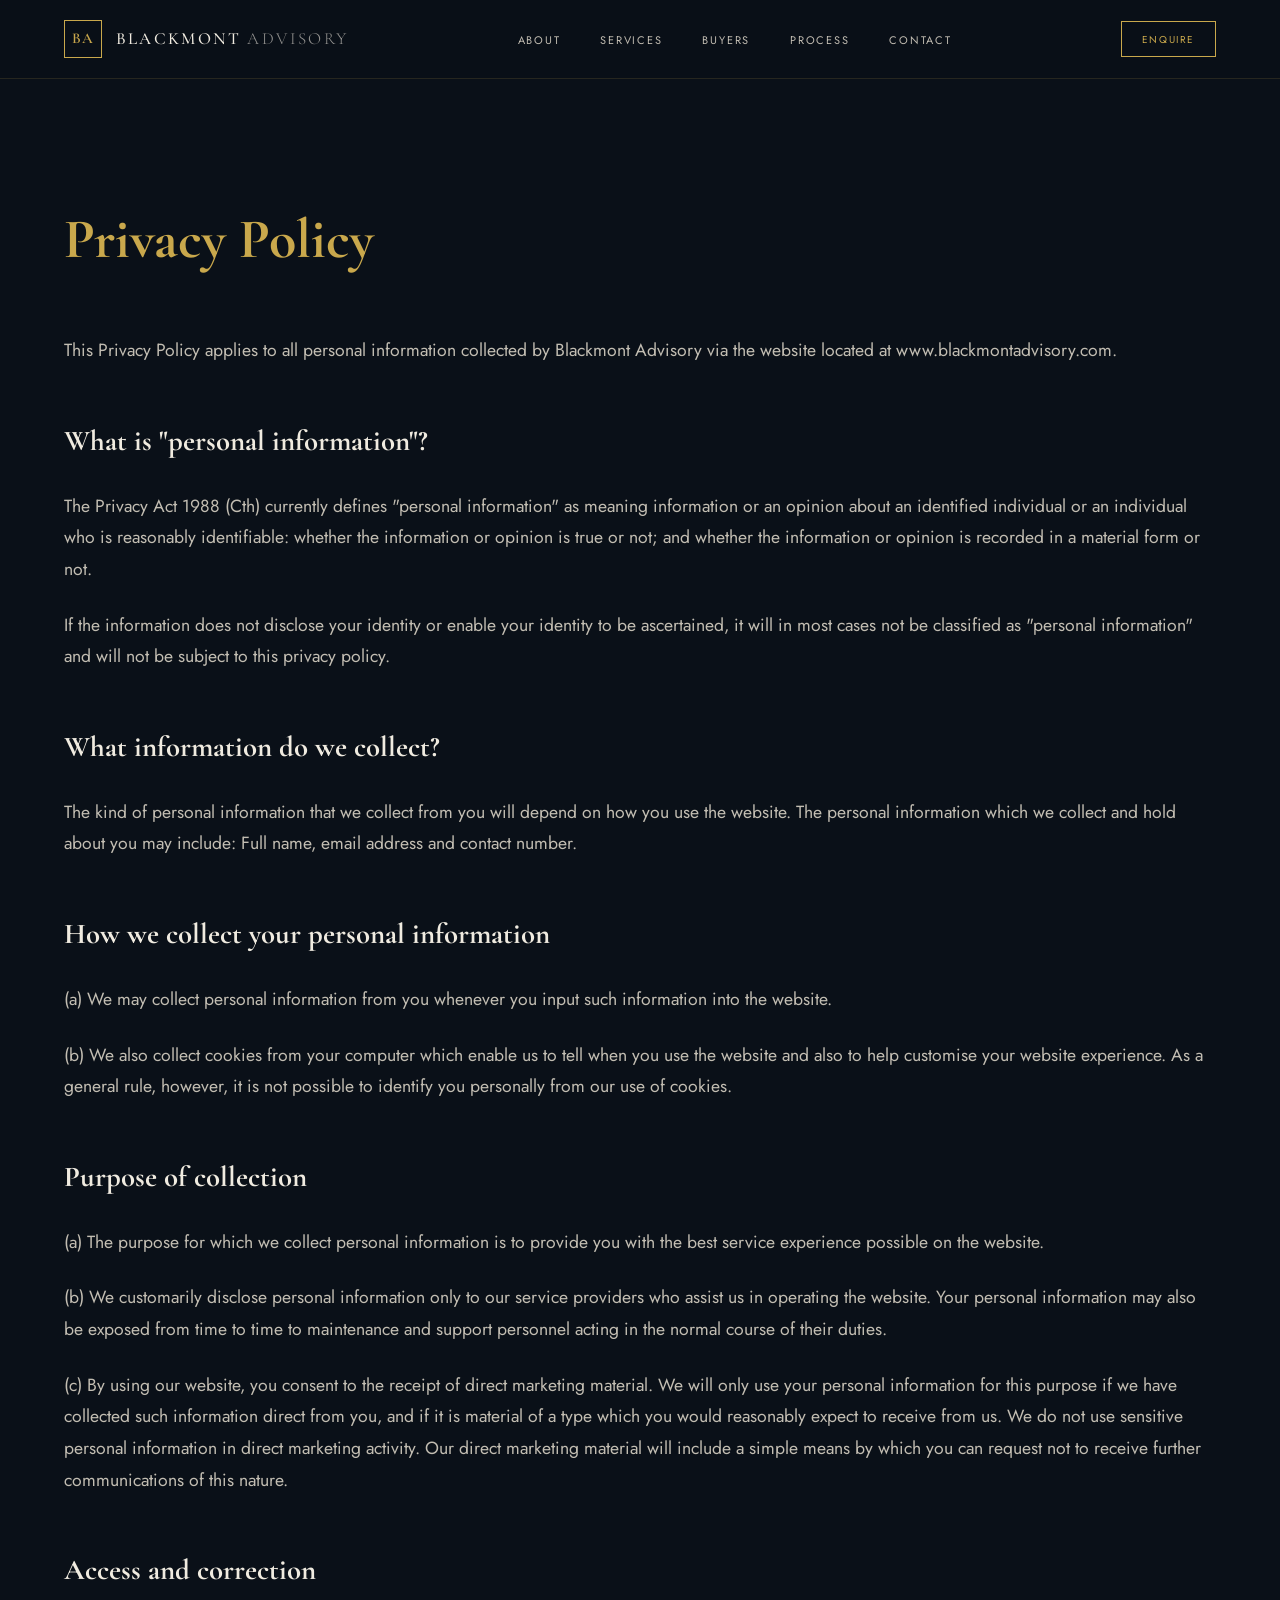
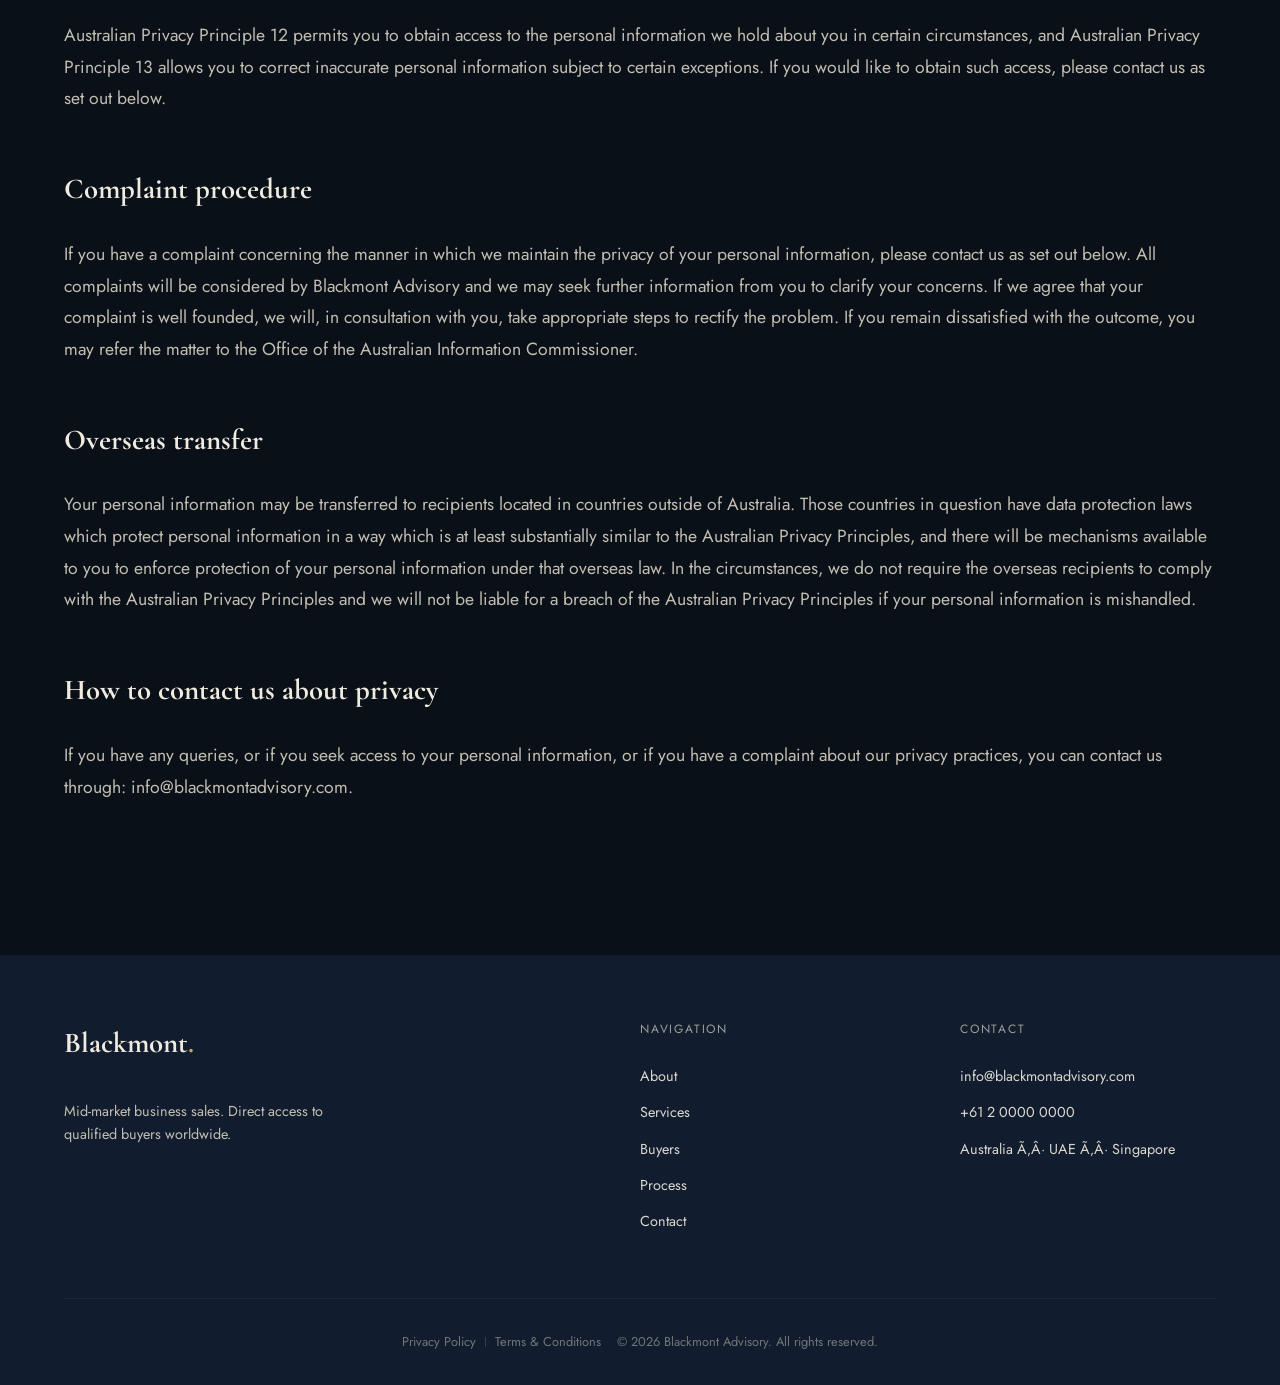
==== privacy.html @ 289cb0bd "page updated" ====
﻿<!DOCTYPE html>
<html lang="en">

<head>
  <meta charset="UTF-8">
  <meta name="viewport" content="width=device-width, initial-scale=1.0">
  <title>Blackmont Advisory, Mid-Market M&A</title>
  <link rel="icon" type="image/x-icon" href="/favicon.ico">
  <meta property="og:image" content="/advisory-og.png">
  <meta name="twitter:image" content="/advisory-og.png">
  <meta name="twitter:card" content="summary_large_image">
  <link rel="preconnect" href="https://fonts.googleapis.com">
  <link
    href="https://fonts.googleapis.com/css2?family=Cormorant+Garamond:ital,wght@0,400;0,500;0,600;1,400;1,500&family=Jost:wght@200;300;400;500&display=swap"
    rel="stylesheet">
  <link rel="stylesheet" href="style.css">
</head>

<body>

  <!-- NAV -->
  <nav>
    <a href="/#home" class="nav-logo">
      <div class="nav-mono"><span>BA</span></div>
      <div class="nav-wordmark">Blackmont <span style="font-weight:200; opacity:0.6;">Advisory</span></div>
    </a>
    <ul class="nav-links">
      <li><a href="/#who-we-are">About</a></li>
      <li><a href="/#services">Services</a></li>
      <li><a href="/#our-buyers">Buyers</a></li>
      <li><a href="/#process">Process</a></li>
      <li><a href="/#contact">Contact</a></li>
    </ul>
    <a href="/#contact" class="nav-cta">Enquire</a>
  </nav>


  <section class="legal-page fade-up"
    style="padding: 12rem 4rem 8rem; max-width: 1300px; margin: 0 auto; min-height: 70vh;">
    <h1 class="legal-title"
      style="font-family: 'Cormorant Garamond', serif; font-size: 3.5rem; color: var(--gilt); margin-bottom: 3rem;">
      Privacy Policy</h1>
    <div class="legal-content" style="color: var(--muted); font-size: 1.1rem; line-height: 1.8;">
      <p style="margin-bottom: 1.5rem;">This Privacy Policy applies to all personal information collected by Blackmont
        Advisory via the website located at www.blackmontadvisory.com.</p>

      <h3
        style="font-family: 'Cormorant Garamond', serif; font-size: 1.8rem; color: var(--parchment); margin-top: 3rem; margin-bottom: 1.5rem;">
        What is "personal information"?</h3>
      <p style="margin-bottom: 1.5rem;">The Privacy Act 1988 (Cth) currently defines "personal information" as meaning
        information or an opinion about an identified individual or an individual who is reasonably identifiable:
        whether the information or opinion is true or not; and whether the information or opinion is recorded in a
        material form or not.</p>
      <p style="margin-bottom: 1.5rem;">If the information does not disclose your identity or enable your identity to be
        ascertained, it will in most cases not be classified as "personal information" and will not be subject to this
        privacy policy.</p>

      <h3
        style="font-family: 'Cormorant Garamond', serif; font-size: 1.8rem; color: var(--parchment); margin-top: 3rem; margin-bottom: 1.5rem;">
        What information do we collect?</h3>
      <p style="margin-bottom: 1.5rem;">The kind of personal information that we collect from you will depend on how you
        use the website. The personal information which we collect and hold about you may include: Full name, email
        address and contact number.</p>

      <h3
        style="font-family: 'Cormorant Garamond', serif; font-size: 1.8rem; color: var(--parchment); margin-top: 3rem; margin-bottom: 1.5rem;">
        How we collect your personal information</h3>
      <p style="margin-bottom: 1.5rem;">(a) We may collect personal information from you whenever you input such
        information into the website.</p>
      <p style="margin-bottom: 1.5rem;">(b) We also collect cookies from your computer which enable us to tell when you
        use the website and also to help customise your website experience. As a general rule, however, it is not
        possible to identify you personally from our use of cookies.</p>

      <h3
        style="font-family: 'Cormorant Garamond', serif; font-size: 1.8rem; color: var(--parchment); margin-top: 3rem; margin-bottom: 1.5rem;">
        Purpose of collection</h3>
      <p style="margin-bottom: 1.5rem;">(a) The purpose for which we collect personal information is to provide you with
        the best service experience possible on the website.</p>
      <p style="margin-bottom: 1.5rem;">(b) We customarily disclose personal information only to our service providers
        who assist us in operating the website. Your personal information may also be exposed from time to time to
        maintenance and support personnel acting in the normal course of their duties.</p>
      <p style="margin-bottom: 1.5rem;">(c) By using our website, you consent to the receipt of direct marketing
        material. We will only use your personal information for this purpose if we have collected such information
        direct from you, and if it is material of a type which you would reasonably expect to receive from us. We do not
        use sensitive personal information in direct marketing activity. Our direct marketing material will include a
        simple means by which you can request not to receive further communications of this nature.</p>

      <h3
        style="font-family: 'Cormorant Garamond', serif; font-size: 1.8rem; color: var(--parchment); margin-top: 3rem; margin-bottom: 1.5rem;">
        Access and correction</h3>
      <p style="margin-bottom: 1.5rem;">Australian Privacy Principle 12 permits you to obtain access to the personal
        information we hold about you in certain circumstances, and Australian Privacy Principle 13 allows you to
        correct inaccurate personal information subject to certain exceptions. If you would like to obtain such access,
        please contact us as set out below.</p>

      <h3
        style="font-family: 'Cormorant Garamond', serif; font-size: 1.8rem; color: var(--parchment); margin-top: 3rem; margin-bottom: 1.5rem;">
        Complaint procedure</h3>
      <p style="margin-bottom: 1.5rem;">If you have a complaint concerning the manner in which we maintain the privacy
        of your personal information, please contact us as set out below. All complaints will be considered by Blackmont
        Advisory and we may seek further information from you to clarify your concerns. If we agree that your complaint
        is well founded, we will, in consultation with you, take appropriate steps to rectify the problem. If you remain
        dissatisfied with the outcome, you may refer the matter to the Office of the Australian Information
        Commissioner.</p>

      <h3
        style="font-family: 'Cormorant Garamond', serif; font-size: 1.8rem; color: var(--parchment); margin-top: 3rem; margin-bottom: 1.5rem;">
        Overseas transfer</h3>
      <p style="margin-bottom: 1.5rem;">Your personal information may be transferred to recipients located in countries
        outside of Australia. Those countries in question have data protection laws which protect personal information
        in a way which is at least substantially similar to the Australian Privacy Principles, and there will be
        mechanisms available to you to enforce protection of your personal information under that overseas law. In the
        circumstances, we do not require the overseas recipients to comply with the Australian Privacy Principles and we
        will not be liable for a breach of the Australian Privacy Principles if your personal information is mishandled.
      </p>

      <h3
        style="font-family: 'Cormorant Garamond', serif; font-size: 1.8rem; color: var(--parchment); margin-top: 3rem; margin-bottom: 1.5rem;">
        How to contact us about privacy</h3>
      <p style="margin-bottom: 1.5rem;">If you have any queries, or if you seek access to your personal information, or
        if you have a complaint about our privacy practices, you can contact us through: info@blackmontadvisory.com.</p>
    </div>
  </section> <!-- FOOTER -->
  <footer>
    <div class="footer-grid">
      <div class="footer-brand">
        <h3>Blackmont<span>.</span></h3>
        <p>Mid-market business sales. Direct access to qualified buyers worldwide.</p>
      </div>
      <div>
        <div class="footer-col-title">Navigation</div>
        <div class="footer-links">
          <a href="/#who-we-are">About</a>
          <a href="/#services">Services</a>
          <a href="/#our-buyers">Buyers</a>
          <a href="/#process">Process</a>
          <a href="/#contact">Contact</a>
        </div>
      </div>
      <div>
        <div class="footer-col-title">Contact</div>
        <div class="footer-links">
          <div class="footer-contact-item">info@blackmontadvisory.com</div>
          <div class="footer-contact-item">+61 2 0000 0000</div>
          <div class="footer-contact-item">Australia Ã‚Â· UAE Ã‚Â· Singapore</div>
        </div>
      </div>
    </div>
        <div class="footer-bottom">
      <div class="footer-bottom-links">
        <a href="privacy.html">Privacy Policy</a>
        <span class="footer-sep">|</span>
        <a href="terms.html">Terms & Conditions</a>
      </div>
      <span class="footer-copyright">© 2026 Blackmont Advisory. All rights reserved.</span>
    </div>
  </footer>

  <script>
    const observer = new IntersectionObserver((entries) => {
      entries.forEach((entry, i) => {
        if (entry.isIntersecting) {
          setTimeout(() => entry.target.classList.add('visible'), i * 80);
        }
      });
    }, { threshold: 0.1 });

    document.querySelectorAll('.fade-up').forEach(el => observer.observe(el));

    // Smooth nav shrink on scroll
    window.addEventListener('scroll', () => {
      const nav = document.querySelector('nav');
      if (window.scrollY > 60) {
        nav.style.padding = '0.85rem 4rem';
      } else {
        nav.style.padding = '1.25rem 4rem';
      }
    });
  </script>
</body>

</html>
---- style.css ----
*,
*::before,
*::after {
  box-sizing: border-box;
  margin: 0;
  padding: 0;
}

:root {
  --midnight: #0a1018;
  --navy: #111d2e;
  --navy-mid: #172440;
  --gilt: #c9a84c;
  --gilt-light: #e2c97e;
  --parchment: #f0ebe0;
  --linen: #e8e3d8;
  --muted: #c2bdb2;
  --rule: rgba(201, 168, 76, 0.3);
}

html {
  scroll-behavior: smooth;
}

body {
  background: var(--midnight);
  color: var(--parchment);
  font-family: 'Jost', sans-serif;
  font-weight: 400;
  line-height: 1.7;
  overflow-x: hidden;
}

/* â”€â”€â”€ NAV â”€â”€â”€ */
nav {
  position: fixed;
  top: 0;
  left: 0;
  right: 0;
  z-index: 100;
  display: flex;
  align-items: center;
  justify-content: space-between;
  padding: 1.25rem 4rem;
  border-bottom: 0.5px solid rgba(201, 168, 76, 0.15);
  background: rgba(10, 16, 24, 0.92);
  backdrop-filter: blur(12px);
  transition: padding 0.3s;
}

.nav-logo {
  display: flex;
  align-items: center;
  gap: 0.85rem;
  text-decoration: none;
}

.nav-mono {
  width: 38px;
  height: 38px;
  border: 1px solid var(--gilt);
  display: flex;
  align-items: center;
  justify-content: center;
  flex-shrink: 0;
}

.nav-mono span {
  font-family: 'Cormorant Garamond', serif;
  font-size: 15px;
  font-weight: 600;
  color: var(--gilt);
  letter-spacing: 0.04em;
}

.nav-wordmark {
  font-family: 'Cormorant Garamond', serif;
  font-size: 17px;
  font-weight: 500;
  color: var(--parchment);
  letter-spacing: 0.14em;
  text-transform: uppercase;
}

.nav-links {
  display: flex;
  gap: 2.5rem;
  list-style: none;
}

.nav-links a {
  font-size: 11px;
  letter-spacing: 0.16em;
  text-transform: uppercase;
  color: var(--muted);
  text-decoration: none;
  font-weight: 400;
  transition: color 0.2s;
}

.nav-links a:hover {
  color: var(--gilt);
}

.nav-cta {
  font-size: 10px;
  letter-spacing: 0.16em;
  text-transform: uppercase;
  color: var(--gilt);
  border: 0.5px solid var(--gilt);
  padding: 0.55rem 1.25rem;
  text-decoration: none;
  font-weight: 400;
  transition:
    background 0.2s,
    color 0.2s;
}

.nav-cta:hover {
  background: var(--gilt);
  color: var(--midnight);
}

/* â”€â”€â”€ HERO â”€â”€â”€ */
.hero {
  min-height: 100vh;
  display: flex;
  flex-direction: column;
  justify-content: center;
  padding: 8rem 4rem 5rem;
  position: relative;
  overflow: hidden;
}

.hero-bg {
  position: absolute;
  inset: 0;
  z-index: 0;
  background:
    radial-gradient(
      ellipse 60% 50% at 80% 40%,
      rgba(23, 36, 64, 0.7) 0%,
      transparent 70%
    ),
    radial-gradient(
      ellipse 40% 60% at 10% 80%,
      rgba(201, 168, 76, 0.05) 0%,
      transparent 60%
    ),
    linear-gradient(
      160deg,
      rgba(10, 16, 24, 0.85) 0%,
      rgba(17, 29, 46, 0.85) 50%,
      rgba(13, 21, 32, 0.85) 100%
    ),
    url('./hero.webp');
  background-size: cover;
  background-position: center;
  background-repeat: no-repeat;
}

.hero-content {
  position: relative;
  z-index: 1;
  max-width: 820px;
}

.hero-eyebrow {
  font-size: 12px;
  letter-spacing: 0.25em;
  text-transform: uppercase;
  color: var(--gilt);
  margin-bottom: 1.75rem;
  display: flex;
  align-items: center;
  gap: 1rem;
}

.hero-eyebrow::before {
  content: '';
  display: block;
  width: 40px;
  height: 0.5px;
  background: var(--gilt);
}

.hero-title {
  font-family: 'Cormorant Garamond', serif;
  font-size: clamp(3.2rem, 6vw, 5.8rem);
  font-weight: 500;
  line-height: 0.9;
  color: var(--parchment);
  letter-spacing: -0.01em;
  margin-bottom: 1.75rem;
}

.hero-title em {
  font-style: italic;
  color: var(--gilt-light);
}

.hero-body {
  font-size: 1.2rem;
  color: var(--muted);
  max-width: 520px;
  line-height: 1.8;
  margin-bottom: 3rem;
  font-weight: 400;
}

.hero-actions {
  display: flex;
  gap: 1rem;
  align-items: center;
}

.btn-primary {
  font-size: 14px;
  letter-spacing: 0.18em;
  text-transform: uppercase;
  background: var(--gilt);
  color: var(--midnight);
  padding: 1rem 2.2rem;
  text-decoration: none;
  font-weight: 500;
  display: inline-block;
  transition: background 0.2s;
}

.btn-primary:hover {
  background: var(--gilt-light);
}

.btn-ghost {
  font-size: 10px;
  letter-spacing: 0.18em;
  text-transform: uppercase;
  color: var(--muted);
  text-decoration: none;
  font-weight: 400;
  display: flex;
  align-items: center;
  gap: 0.6rem;
  transition: color 0.2s;
}

.btn-ghost:hover {
  color: var(--parchment);
}

.btn-ghost::after {
  content: 'â†’';
  font-size: 14px;
}

.hero-stats {
  position: absolute;
  right: 4rem;
  bottom: 4rem;
  display: flex;
  gap: 3rem;
  z-index: 1;
}

.stat {
  text-align: right;
}

.stat-num {
  font-family: 'Cormorant Garamond', serif;
  font-size: 2.8rem;
  font-weight: 500;
  color: var(--parchment);
  line-height: 1;
}

.stat-label {
  font-size: 9px;
  letter-spacing: 0.18em;
  text-transform: uppercase;
  color: var(--muted);
  margin-top: 4px;
}

.hero-stats-bar {
  position: absolute;
  bottom: 0;
  left: 0;
  right: 0;
  background: linear-gradient(
    to bottom,
    rgba(13, 21, 32, 0) 0%,
    rgba(13, 21, 32, 0.85) 40%,
    rgba(13, 21, 32, 0.85) 100%
  );
  display: flex;
  justify-content: center;
  gap: 8rem;
  padding: 3rem 4rem 1.5rem;
  z-index: 10;
}

.hero-stat {
  text-align: center;
}

.hero-stat-value {
  font-family: 'Cormorant Garamond', serif;
  font-size: 1.8rem;
  font-weight: 500;
  color: var(--gilt);
  margin-bottom: 0.3rem;
}

.hero-stat-label {
  font-size: 12px;
  letter-spacing: 0.18em;
  text-transform: uppercase;
  color: var(--muted);
}

/* â”€â”€â”€ SHARED SECTION â”€â”€â”€ */
section {
  padding: 7rem 4rem;
}

.section-rule {
  width: 40px;
  height: 0.5px;
  background: var(--gilt);
  margin-bottom: 1rem;
}

.section-eyebrow {
  font-size: 12px;
  letter-spacing: 0.22em;
  text-transform: uppercase;
  color: var(--gilt);
  margin-bottom: 1rem;
}

.section-title {
  font-family: 'Cormorant Garamond', serif;
  font-size: clamp(2.2rem, 4vw, 3.4rem);
  font-weight: 500;
  line-height: 1.1;
  color: var(--parchment);
  margin-bottom: 1.5rem;
}

.section-body {
  font-size: 1.1rem;
  color: var(--muted);
  max-width: 520px;
  line-height: 1.85;
}

/* â”€â”€â”€ ABOUT â”€â”€â”€ */
#about {
  background: var(--navy);
}

.about-grid {
  display: grid;
  grid-template-columns: 1fr 1fr;
  gap: 5rem;
  align-items: center;
}

.about-pillars {
  display: flex;
  flex-direction: column;
  gap: 2rem;
  margin-top: 2rem;
}

.pillar {
  padding-left: 1.5rem;
  border-left: 0.5px solid var(--rule);
}

.pillar-title {
  font-family: 'Cormorant Garamond', serif;
  font-size: 1.15rem;
  font-weight: 500;
  color: var(--parchment);
  margin-bottom: 0.35rem;
}

.pillar-body {
  font-size: 1rem;
  color: var(--muted);
  line-height: 1.75;
}

.about-right {
  display: flex;
  flex-direction: column;
  gap: 1.5rem;
}

.about-card {
  background: var(--midnight);
  border: 0.5px solid rgba(201, 168, 76, 0.15);
  padding: 1.75rem 2rem;
}

.about-card-num {
  font-family: 'Cormorant Garamond', serif;
  font-size: 3rem;
  font-weight: 400;
  color: var(--gilt);
  line-height: 1;
  margin-bottom: 0.75rem;
}

.about-card-title {
  font-size: 11px;
  letter-spacing: 0.16em;
  text-transform: uppercase;
  color: var(--gilt);
  margin-bottom: 0.5rem;
}

.about-card-body {
  font-size: 1rem;
  color: var(--muted);
  line-height: 1.75;
}

/* â”€â”€â”€ SELLERS / PROCESS â”€â”€â”€ */
#process {
  background: var(--midnight);
  position: relative;
  overflow: hidden;
}

.process-bg {
  position: absolute;
  inset: -50%;
  width: 200%;
  height: 200%;
  opacity: 0.04;
  background-image:
    linear-gradient(var(--gilt) 1px, transparent 1px),
    linear-gradient(90deg, var(--gilt) 1px, transparent 1px);
  background-size: 80px 80px;
  transform: rotate(45deg);
  z-index: 0;
}

.process-list {
  display: flex;
  flex-direction: column;
}

.process-row {
  display: grid;
  grid-template-columns: 120px 240px 1fr;
  align-items: center;
  padding: 3rem 0;
  border-bottom: 0.5px solid var(--rule);
}

.process-row:first-child {
  border-top: 0.5px solid var(--rule);
}

.process-num {
  font-family: 'Cormorant Garamond', serif;
  font-size: 2.2rem;
  font-weight: 500;
  color: var(--gilt);
}

.process-title {
  font-size: 1.2rem;
  font-weight: 500;
  color: var(--parchment);
}

.process-desc {
  font-size: 1.05rem;
  color: var(--muted);
  line-height: 1.6;
}

/* â”€â”€â”€ NETWORK â”€â”€â”€ */
#network {
  background: var(--navy-mid);
  position: relative;
  overflow: hidden;
}

.network-bg {
  position: absolute;
  inset: 0;
  background: radial-gradient(
    ellipse 50% 80% at 90% 50%,
    rgba(201, 168, 76, 0.04) 0%,
    transparent 70%
  );
}

.network-inner {
  position: relative;
  z-index: 1;
}

.network-header {
  max-width: 640px;
  margin-bottom: 2.5rem;
}

.network-grid {
  display: grid;
  grid-template-columns: repeat(3, 1fr);
  gap: 1.5px;
}

.network-card {
  background: var(--midnight);
  padding: 2.5rem 2rem;
  position: relative;
  overflow: hidden;
  transition: background 0.3s;
}

.network-card:hover {
  background: #0e1925;
}

.network-card::before {
  content: '';
  position: absolute;
  top: 0;
  left: 0;
  right: 0;
  height: 1px;
  background: linear-gradient(90deg, transparent, var(--gilt), transparent);
  opacity: 0;
  transition: opacity 0.3s;
}

.network-card:hover::before {
  opacity: 1;
}

.network-card-icon {
  font-family: 'Cormorant Garamond', serif;
  font-size: 3.5rem;
  font-weight: 400;
  color: var(--gilt);
  line-height: 1;
  margin-bottom: 1.25rem;
}

.network-card-title {
  font-family: 'Cormorant Garamond', serif;
  font-size: 1.35rem;
  font-weight: 500;
  color: var(--parchment);
  margin-bottom: 0.75rem;
}

.network-card-body {
  font-size: 1rem;
  color: var(--muted);
  line-height: 1.75;
}

.network-geography {
  margin-top: 4rem;
  padding-top: 3rem;
  border-top: 0.5px solid rgba(201, 168, 76, 0.15);
  display: flex;
  gap: 4rem;
  align-items: center;
}

.geo-label {
  font-size: 10px;
  letter-spacing: 0.2em;
  text-transform: uppercase;
  color: var(--gilt);
  margin-bottom: 0.5rem;
}

.geo-markets {
  display: flex;
  gap: 1.5rem;
  flex-wrap: wrap;
  margin-top: 0.75rem;
}

.geo-tag {
  font-size: 11px;
  letter-spacing: 0.12em;
  text-transform: uppercase;
  color: var(--parchment);
  border: 0.5px solid rgba(201, 168, 76, 0.3);
  padding: 0.4rem 1rem;
  font-weight: 400;
}

.geo-body {
  font-size: 1rem;
  color: var(--muted);
  max-width: 520px;
  line-height: 1.75;
}

/* â”€â”€â”€ BUYERS â”€â”€â”€ */
#buyers {
  background: var(--midnight);
}

.buyers-layout {
  display: grid;
  grid-template-columns: 1.2fr 1fr;
  gap: 5rem;
  align-items: start;
}

.mandate-form {
  background: var(--navy);
  border: 0.5px solid rgba(201, 168, 76, 0.2);
  padding: 2.5rem;
}

.mandate-title {
  font-family: 'Cormorant Garamond', serif;
  font-size: 1.5rem;
  font-weight: 500;
  color: var(--parchment);
  margin-bottom: 0.5rem;
}

.mandate-sub {
  font-size: 1rem;
  color: var(--muted);
  margin-bottom: 2rem;
  line-height: 1.75;
}

.mandate-fields {
  display: flex;
  flex-direction: column;
  gap: 1rem;
}

.field-group {
  display: flex;
  flex-direction: column;
  gap: 0.4rem;
}

.field-label {
  font-size: 9px;
  letter-spacing: 0.18em;
  text-transform: uppercase;
  color: var(--gilt);
}

.field-input {
  background: var(--midnight);
  border: 0.5px solid rgba(201, 168, 76, 0.2);
  color: var(--parchment);
  padding: 0.75rem 1rem;
  font-family: 'Jost', sans-serif;
  font-size: 1.05rem;
  font-weight: 300;
  outline: none;
  width: 100%;
  transition: border-color 0.2s;
}

.field-input:focus {
  border-color: var(--gilt);
}

.field-input::placeholder {
  color: rgba(194, 189, 178, 0.55);
}

.field-select {
  background: var(--midnight);
  border: 0.5px solid rgba(201, 168, 76, 0.2);
  color: var(--parchment);
  padding: 0.75rem 1rem;
  font-family: 'Jost', sans-serif;
  font-size: 1.05rem;
  font-weight: 300;
  outline: none;
  width: 100%;
  appearance: none;
  transition: border-color 0.2s;
}

.field-select:focus {
  border-color: var(--gilt);
}

.field-row {
  display: grid;
  grid-template-columns: 1fr 1fr;
  gap: 0.75rem;
}

.mandate-submit {
  margin-top: 1.5rem;
  width: 100%;
  background: var(--gilt);
  color: var(--midnight);
  border: none;
  padding: 1rem;
  font-family: 'Jost', sans-serif;
  font-size: 10px;
  letter-spacing: 0.18em;
  text-transform: uppercase;
  font-weight: 500;
  cursor: pointer;
  transition: background 0.2s;
}

.mandate-submit:hover {
  background: var(--gilt-light);
}

.buyers-right {
  padding-top: 1rem;
}

.buyers-list {
  display: flex;
  flex-direction: column;
  gap: 1.5rem;
  margin-top: 2rem;
}

.buyer-item {
  display: flex;
  gap: 1.25rem;
  align-items: flex-start;
  padding-bottom: 1.5rem;
  border-bottom: 0.5px solid rgba(201, 168, 76, 0.1);
}

.buyer-item:last-child {
  border-bottom: none;
}

.buyer-dot {
  width: 6px;
  height: 6px;
  border-radius: 50%;
  background: var(--gilt);
  flex-shrink: 0;
  margin-top: 8px;
}

.buyer-item-title {
  font-size: 1.05rem;
  font-weight: 500;
  color: var(--parchment);
  margin-bottom: 0.25rem;
}

.buyer-item-body {
  font-size: 1.05rem;
  color: var(--muted);
  line-height: 1.75;
}

/* â”€â”€â”€ STRUCTURES / DEAL CARDS â”€â”€â”€ */
#structures {
  background: var(--navy);
}

.structures-header {
  max-width: 640px;
  margin-bottom: 4rem;
}

.deal-cards {
  display: grid;
  grid-template-columns: repeat(3, 1fr);
  gap: 1.5rem;
}

.deal-card {
  border: 0.5px solid rgba(201, 168, 76, 0.15);
  padding: 2rem 1.75rem;
  background: var(--midnight);
  position: relative;
}

.deal-card-badge {
  font-size: 9px;
  letter-spacing: 0.18em;
  text-transform: uppercase;
  color: var(--gilt);
  margin-bottom: 1.25rem;
  display: block;
}

.deal-card-title {
  font-family: 'Cormorant Garamond', serif;
  font-size: 1.25rem;
  font-weight: 500;
  color: var(--parchment);
  margin-bottom: 1rem;
}

.deal-card-body {
  font-size: 1.05rem;
  color: var(--muted);
  line-height: 1.8;
  margin-top: 1rem;
}

.deal-note {
  font-size: 1rem;
  color: rgba(194, 189, 178, 0.75);
  margin-top: 1rem;
  line-height: 1.6;
  font-style: italic;
}

/* â”€â”€â”€ TWO-COL GRID â”€â”€â”€ */
.two-col-grid {
  display: grid;
  grid-template-columns: 1fr 1fr;
  gap: 1.5px;
  margin-bottom: 3rem;
}

.about-text-grid {
  display: grid;
  grid-template-columns: 1fr 1fr;
  gap: 4rem;
}

.buyers-pillars-grid {
  display: grid;
  grid-template-columns: 1fr;
  gap: 2rem 4rem;
}

/* â”€â”€â”€ CONTACT â”€â”€â”€ */
#contact {
  background: var(--midnight);
  padding: 8rem 4rem;
  position: relative;
}

.contact-layout {
  max-width: 1000px;
  margin: 0 auto;
  display: grid;
  grid-template-columns: 1fr 1.2fr;
  gap: 6rem;
  align-items: start;
}

.contact-title {
  font-family: 'Cormorant Garamond', serif;
  font-size: clamp(2.4rem, 4vw, 3.5rem);
  font-weight: 500;
  color: var(--parchment);
  margin-bottom: 1rem;
  line-height: 1.1;
}

.contact-body {
  font-size: 1.05rem;
  color: var(--muted);
  line-height: 1.7;
}

.contact-info-list {
  margin-top: 3.5rem;
  display: flex;
  flex-direction: column;
  gap: 1.5rem;
}

.contact-info-item {
  display: flex;
  align-items: flex-start;
  gap: 1.25rem;
}

.contact-icon {
  width: 44px;
  height: 44px;
  border: 0.5px solid var(--rule);
  display: flex;
  align-items: center;
  justify-content: center;
  color: var(--gilt);
  flex-shrink: 0;
}

.contact-icon svg {
  width: 18px;
  height: 18px;
  stroke: currentColor;
  stroke-width: 1.5;
  fill: none;
}

.contact-info-label {
  font-size: 0.85rem;
  color: var(--muted);
  margin-bottom: 0.2rem;
}

.contact-info-val {
  font-size: 1.05rem;
  color: var(--parchment);
  font-weight: 500;
}

.contact-form {
  display: flex;
  flex-direction: column;
  gap: 1.25rem;
}

.form-group {
  display: flex;
  flex-direction: column;
  gap: 0.4rem;
}

.form-label {
  font-size: 0.85rem;
  color: var(--muted);
}

.form-input {
  background: transparent;
  border: 0.5px solid var(--rule);
  padding: 0.85rem 1rem;
  color: var(--parchment);
  font-family: inherit;
  font-size: 1rem;
  outline: none;
  transition: border-color 0.2s;
}

.form-input:focus {
  border-color: var(--gilt);
}

textarea.form-input {
  min-height: 100px;
  resize: vertical;
}

.btn-submit {
  background: var(--gilt);
  color: var(--midnight);
  border: none;
  padding: 1rem 2rem;
  font-size: 10px;
  letter-spacing: 0.18em;
  text-transform: uppercase;
  font-weight: 500;
  cursor: pointer;
  font-family: inherit;
  display: inline-flex;
  align-items: center;
  gap: 0.5rem;
  transition: background 0.2s;
  align-self: flex-start;
  margin-top: 0.5rem;
}

.btn-submit:hover {
  background: var(--gilt-light);
}

/* â”€â”€â”€ FOOTER â”€â”€â”€ */
footer {
  background: var(--navy);
  padding: 4rem 4rem 2rem;
  display: flex;
  flex-direction: column;
}

.footer-grid {
  display: grid;
  grid-template-columns: 2fr 1fr 1fr;
  gap: 4rem;
  max-width: 1200px;
  margin: 0 auto;
  width: 100%;
  padding-bottom: 4rem;
  border-bottom: 0.5px solid rgba(255, 255, 255, 0.05);
}

.footer-brand {
  display: flex;
  flex-direction: column;
  gap: 1rem;
}

.footer-brand h3 {
  font-family: 'Cormorant Garamond', serif;
  font-size: 1.8rem;
  color: var(--parchment);
  margin-bottom: 1rem;
}

.footer-brand h3 span {
  color: var(--gilt);
}

.footer-brand p {
  font-size: 0.9rem;
  color: var(--muted);
  max-width: 280px;
  line-height: 1.6;
}

.footer-col-title {
  font-size: 0.75rem;
  letter-spacing: 0.15em;
  text-transform: uppercase;
  color: var(--muted);
  margin-bottom: 1.5rem;
  opacity: 0.8;
}

.footer-links {
  display: flex;
  flex-direction: column;
  gap: 0.75rem;
}

.footer-links a,
.footer-contact-item {
  font-size: 0.9rem;
  color: var(--parchment);
  text-decoration: none;
  transition: color 0.2s;
  opacity: 0.9;
}

.footer-links a:hover {
  color: var(--gilt);
  opacity: 1;
}

.footer-bottom {
  display: flex;
  justify-content: center;
  align-items: center;
  gap: 1rem;
  padding-top: 2rem;
  color: rgba(194, 189, 178, 0.55);
  font-size: 0.8rem;
}

.footer-bottom-links {
  display: flex;
  align-items: center;
  gap: 0.5rem;
}

.footer-sep {
  opacity: 0.5;
  font-size: 0.8em;
}

.footer-bottom a {
  color: inherit;
  text-decoration: none;
  transition: color 0.2s;
}

.footer-bottom a:hover {
  color: var(--gilt);
}

/* â”€â”€â”€ DIVIDER â”€â”€â”€ */
.gilt-divider {
  width: 100%;
  height: 0.5px;
  background: linear-gradient(90deg, transparent, var(--gilt), transparent);
  opacity: 0.3;
}

/* â”€â”€â”€ ANIMATIONS â”€â”€â”€ */
.fade-up {
  opacity: 0;
  transform: translateY(24px);
  transition:
    opacity 0.7s ease,
    transform 0.7s ease;
}

.fade-up.visible {
  opacity: 1;
  transform: translateY(0);
}

@media (max-width: 900px) {
  nav {
    padding: 1.25rem 24px !important;
  }

  .nav-logo {
    gap: 12px;
  }

  .nav-wordmark {
    font-size: 16px;
  }

  .nav-links {
    display: none;
  }

  section,
  #contact {
    padding: 5rem 1.5rem;
  }

  .hero {
    padding: 7rem 1.5rem 24rem;
  }

  .hero-stats {
    right: 1.5rem;
    bottom: 2rem;
    gap: 2rem;
  }

  .hero-stats-bar {
    flex-direction: column;
    gap: 1.5rem;
    padding: 3.5rem 1.5rem 2rem;
  }

  .about-grid,
  .sellers-layout,
  .buyers-layout {
    grid-template-columns: 1fr;
    gap: 3rem;
  }

  .network-grid,
  .deal-cards,
  .two-col-grid,
  .about-text-grid,
  .buyers-pillars-grid {
    grid-template-columns: 1fr;
  }

  .process-row {
    grid-template-columns: 1fr;
    gap: 0.5rem;
    padding: 2.5rem 0;
  }

  .network-geography {
    flex-direction: column;
    gap: 2rem;
  }

  footer {
    padding: 2rem 1.5rem;
  }

  .footer-grid {
    grid-template-columns: 1fr;
    gap: 2.5rem;
    padding-bottom: 2rem;
  }

  .footer-bottom {
    flex-direction: column;
    gap: 1.25rem;
    text-align: center;
  }

  .footer-bottom-links {
    order: -1;
    gap: 1.5rem;
  }

  .footer-sep {
    display: none;
  }

  .contact-layout {
    grid-template-columns: 1fr;
    gap: 4rem;
  }

  .field-row {
    grid-template-columns: 1fr;
  }
}
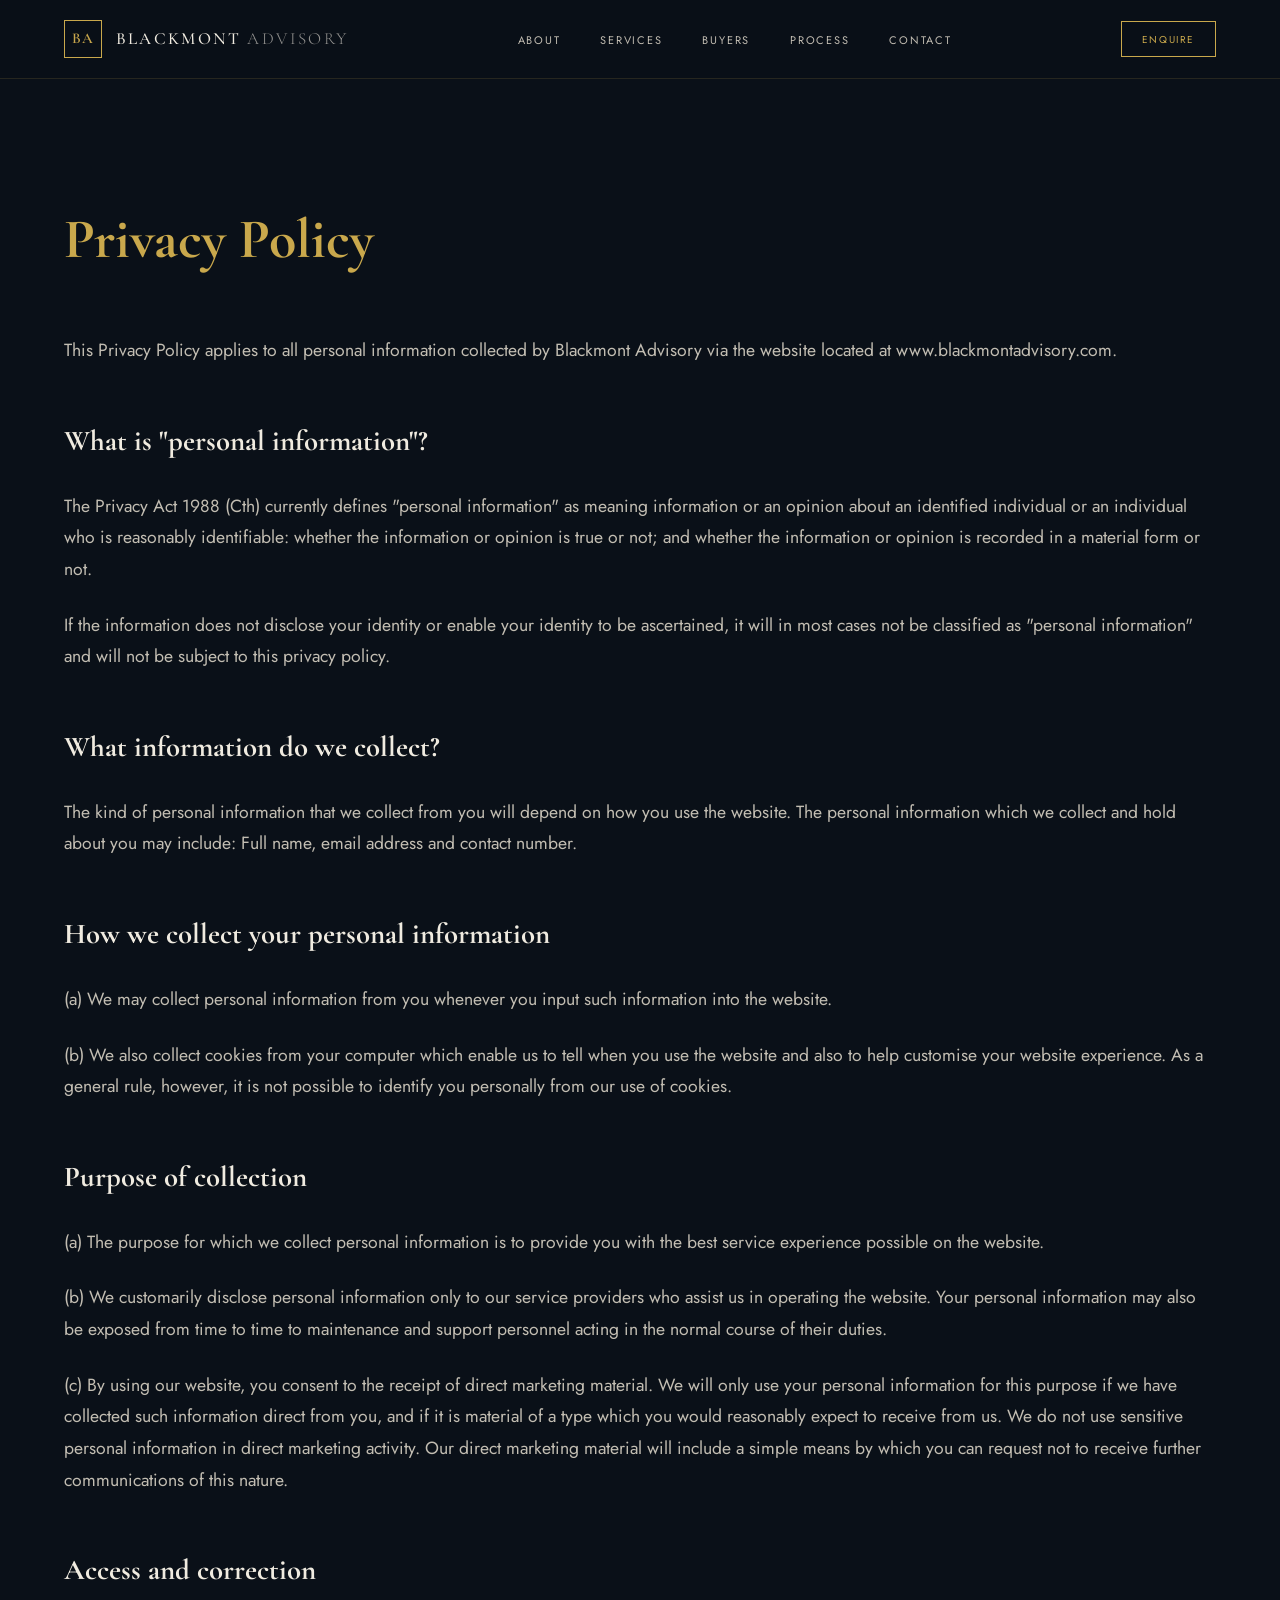
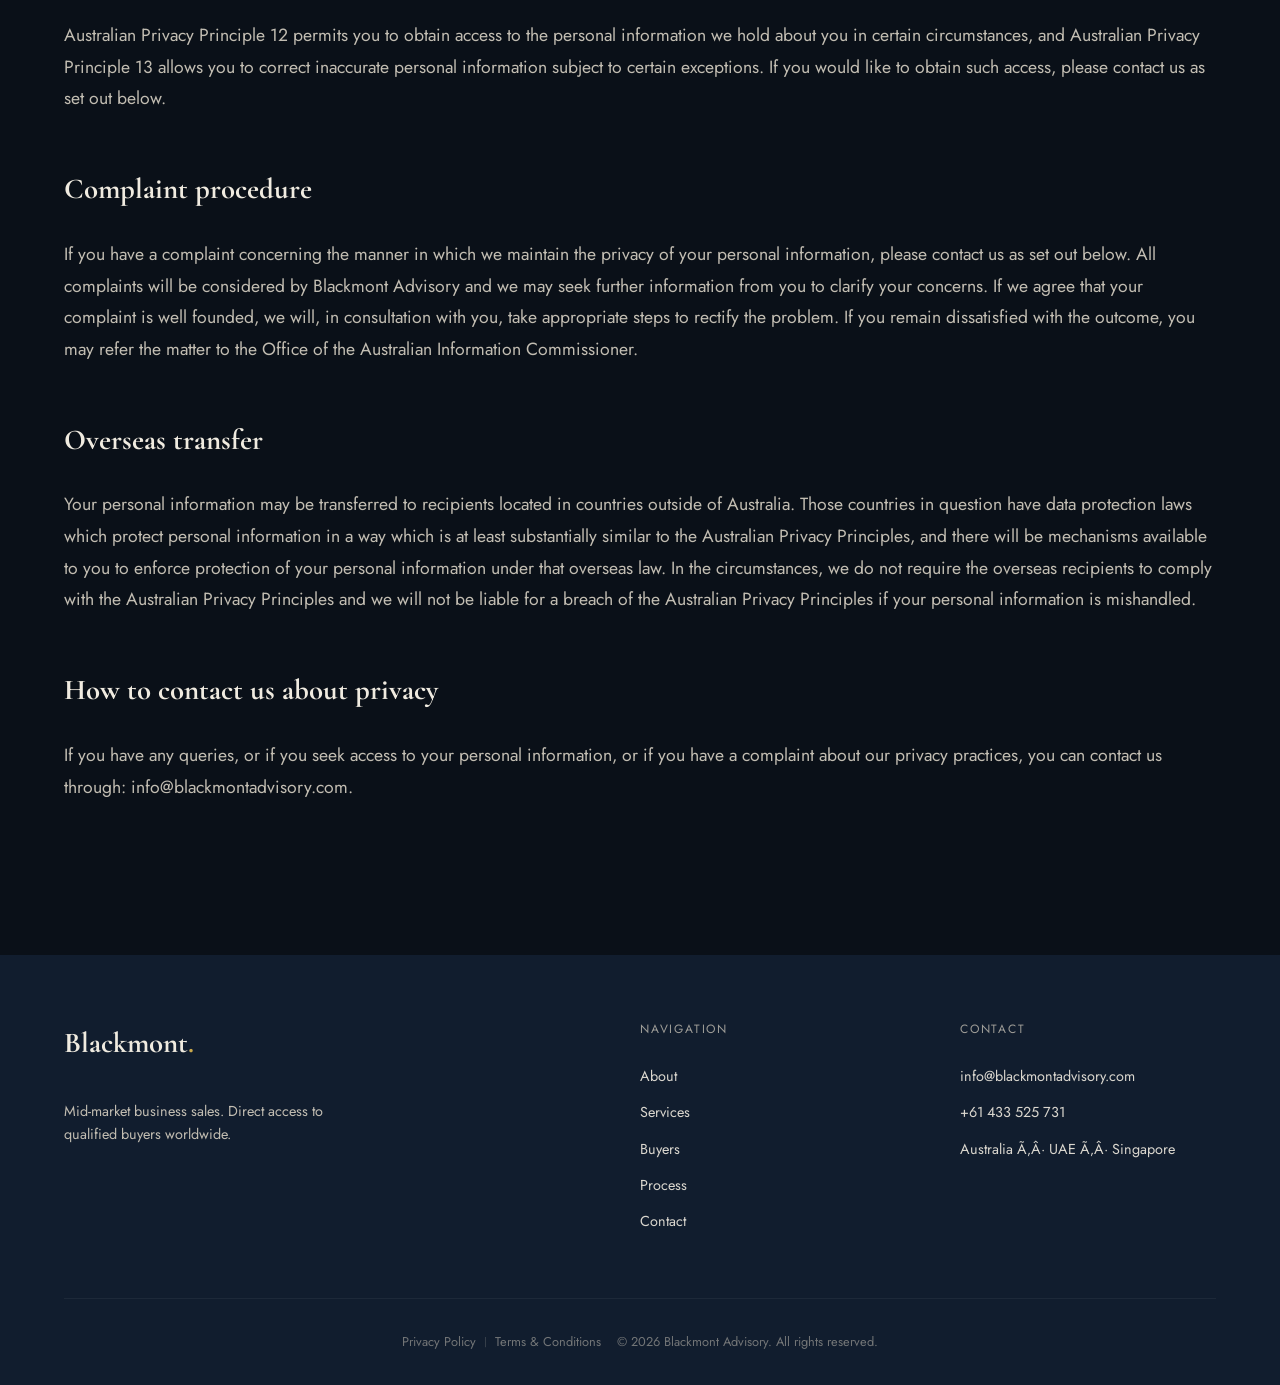
==== commit 6fc860e4: "page updated" ====
--- a/privacy.html
+++ b/privacy.html
@@ -141,12 +141,12 @@
         <div class="footer-col-title">Contact</div>
         <div class="footer-links">
           <div class="footer-contact-item">info@blackmontadvisory.com</div>
-          <div class="footer-contact-item">+61 2 0000 0000</div>
+          <div class="footer-contact-item">+61 433 525 731</div>
           <div class="footer-contact-item">Australia Ã‚Â· UAE Ã‚Â· Singapore</div>
         </div>
       </div>
     </div>
-        <div class="footer-bottom">
+    <div class="footer-bottom">
       <div class="footer-bottom-links">
         <a href="privacy.html">Privacy Policy</a>
         <span class="footer-sep">|</span>
@@ -179,5 +179,4 @@
   </script>
 </body>
 
-</html>
-
+</html>
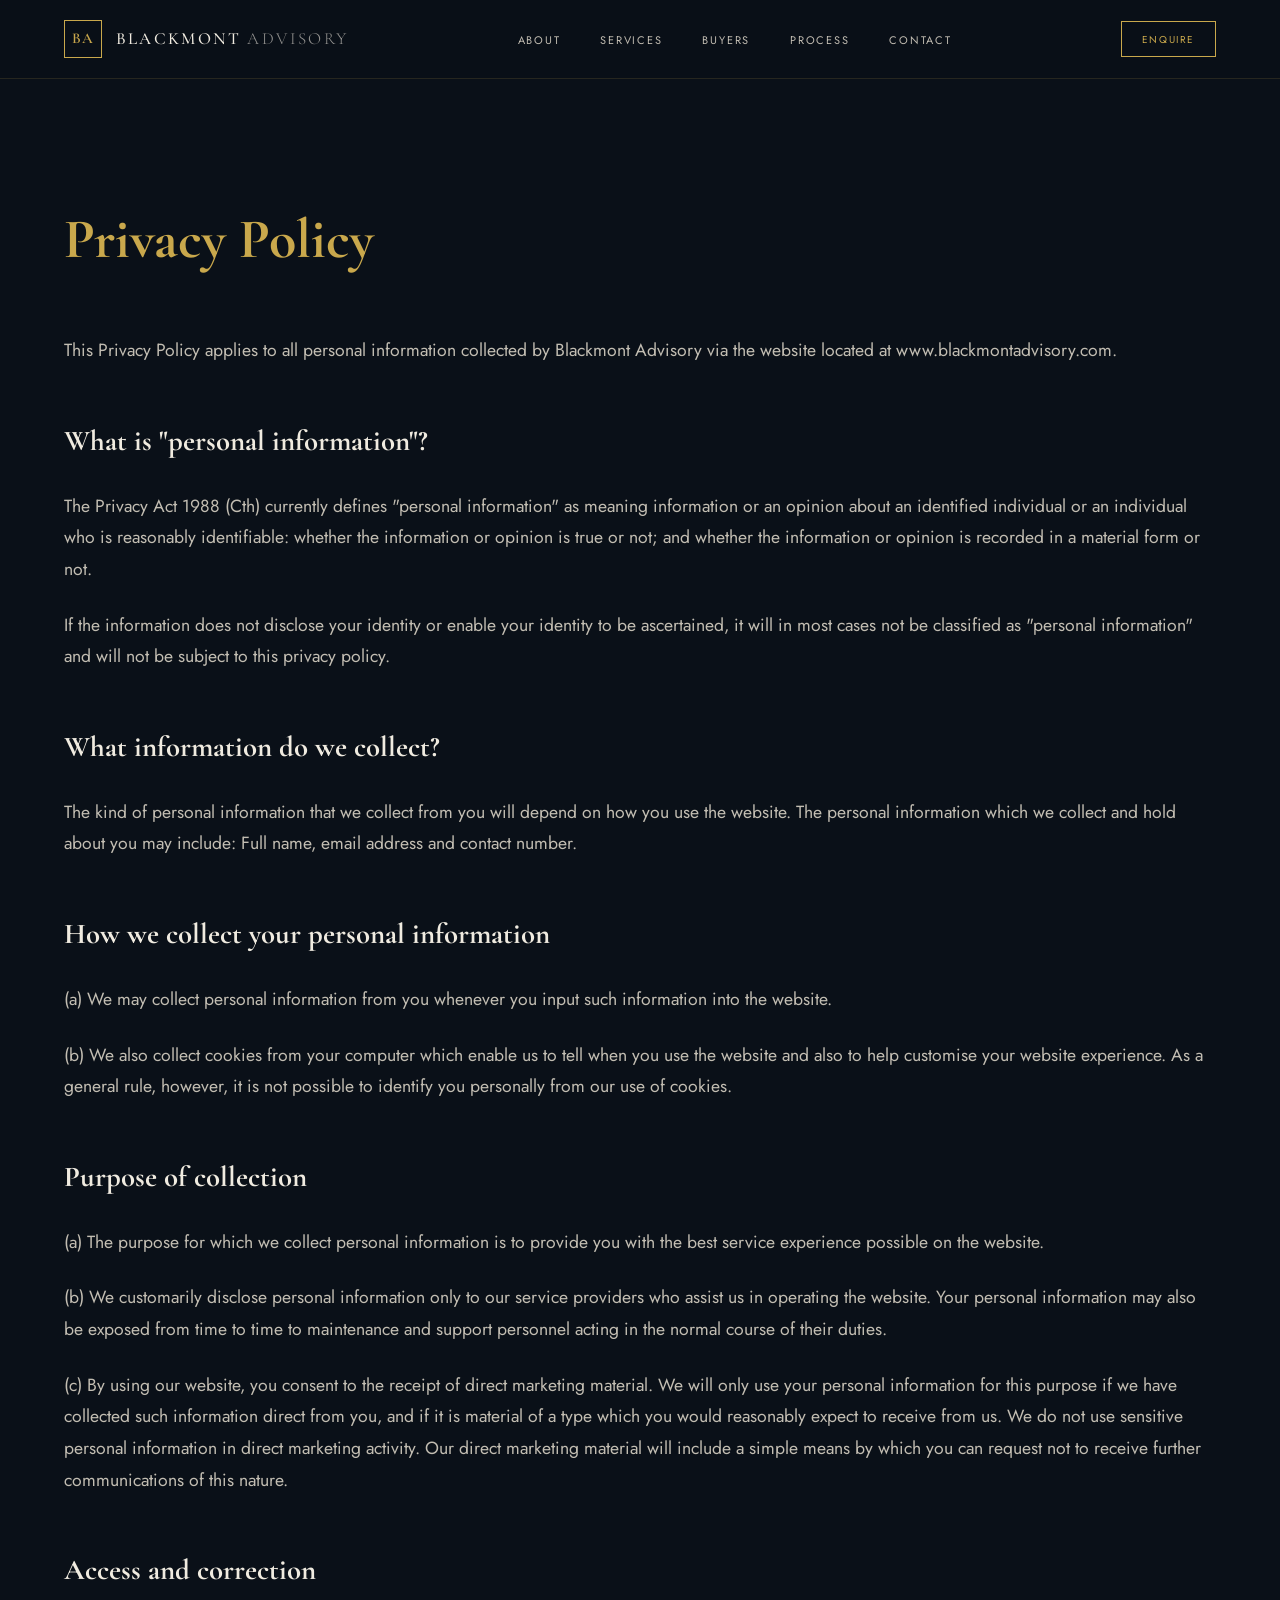
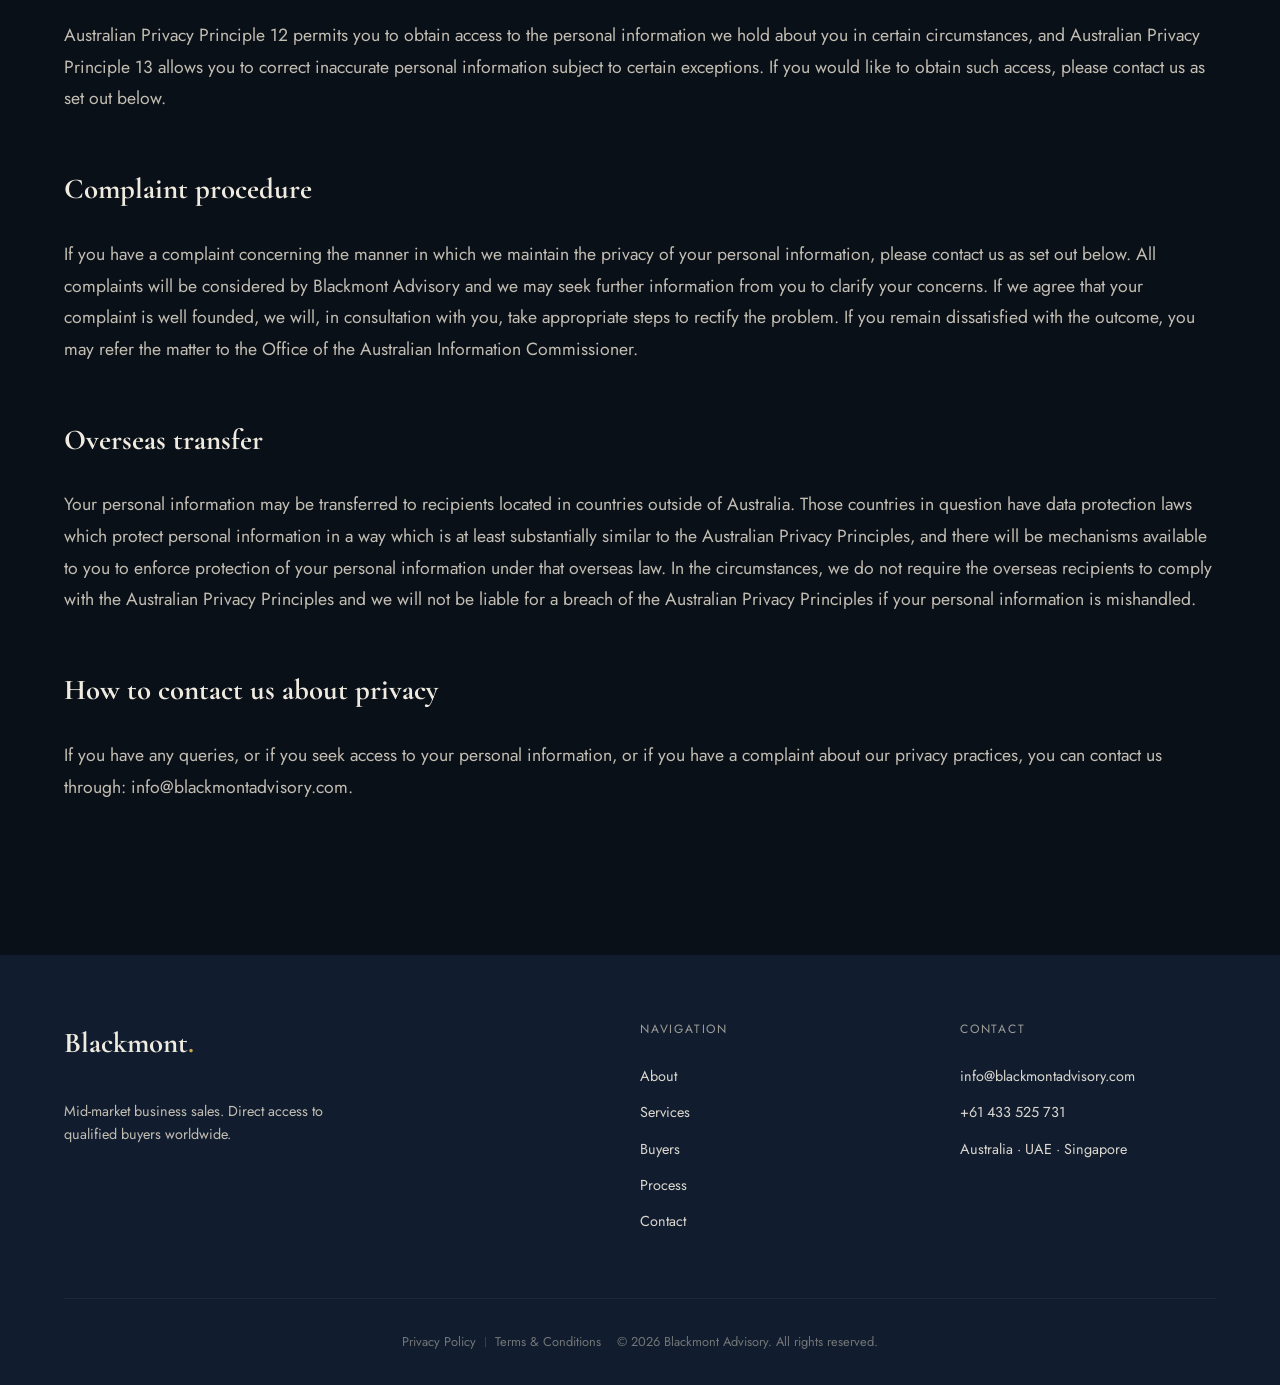
==== commit f8115da1: "page updated" ====
--- a/privacy.html
+++ b/privacy.html
@@ -142,7 +142,7 @@
         <div class="footer-links">
           <div class="footer-contact-item">info@blackmontadvisory.com</div>
           <div class="footer-contact-item">+61 433 525 731</div>
-          <div class="footer-contact-item">Australia Ã‚Â· UAE Ã‚Â· Singapore</div>
+          <div class="footer-contact-item">Australia · UAE · Singapore</div>
         </div>
       </div>
     </div>
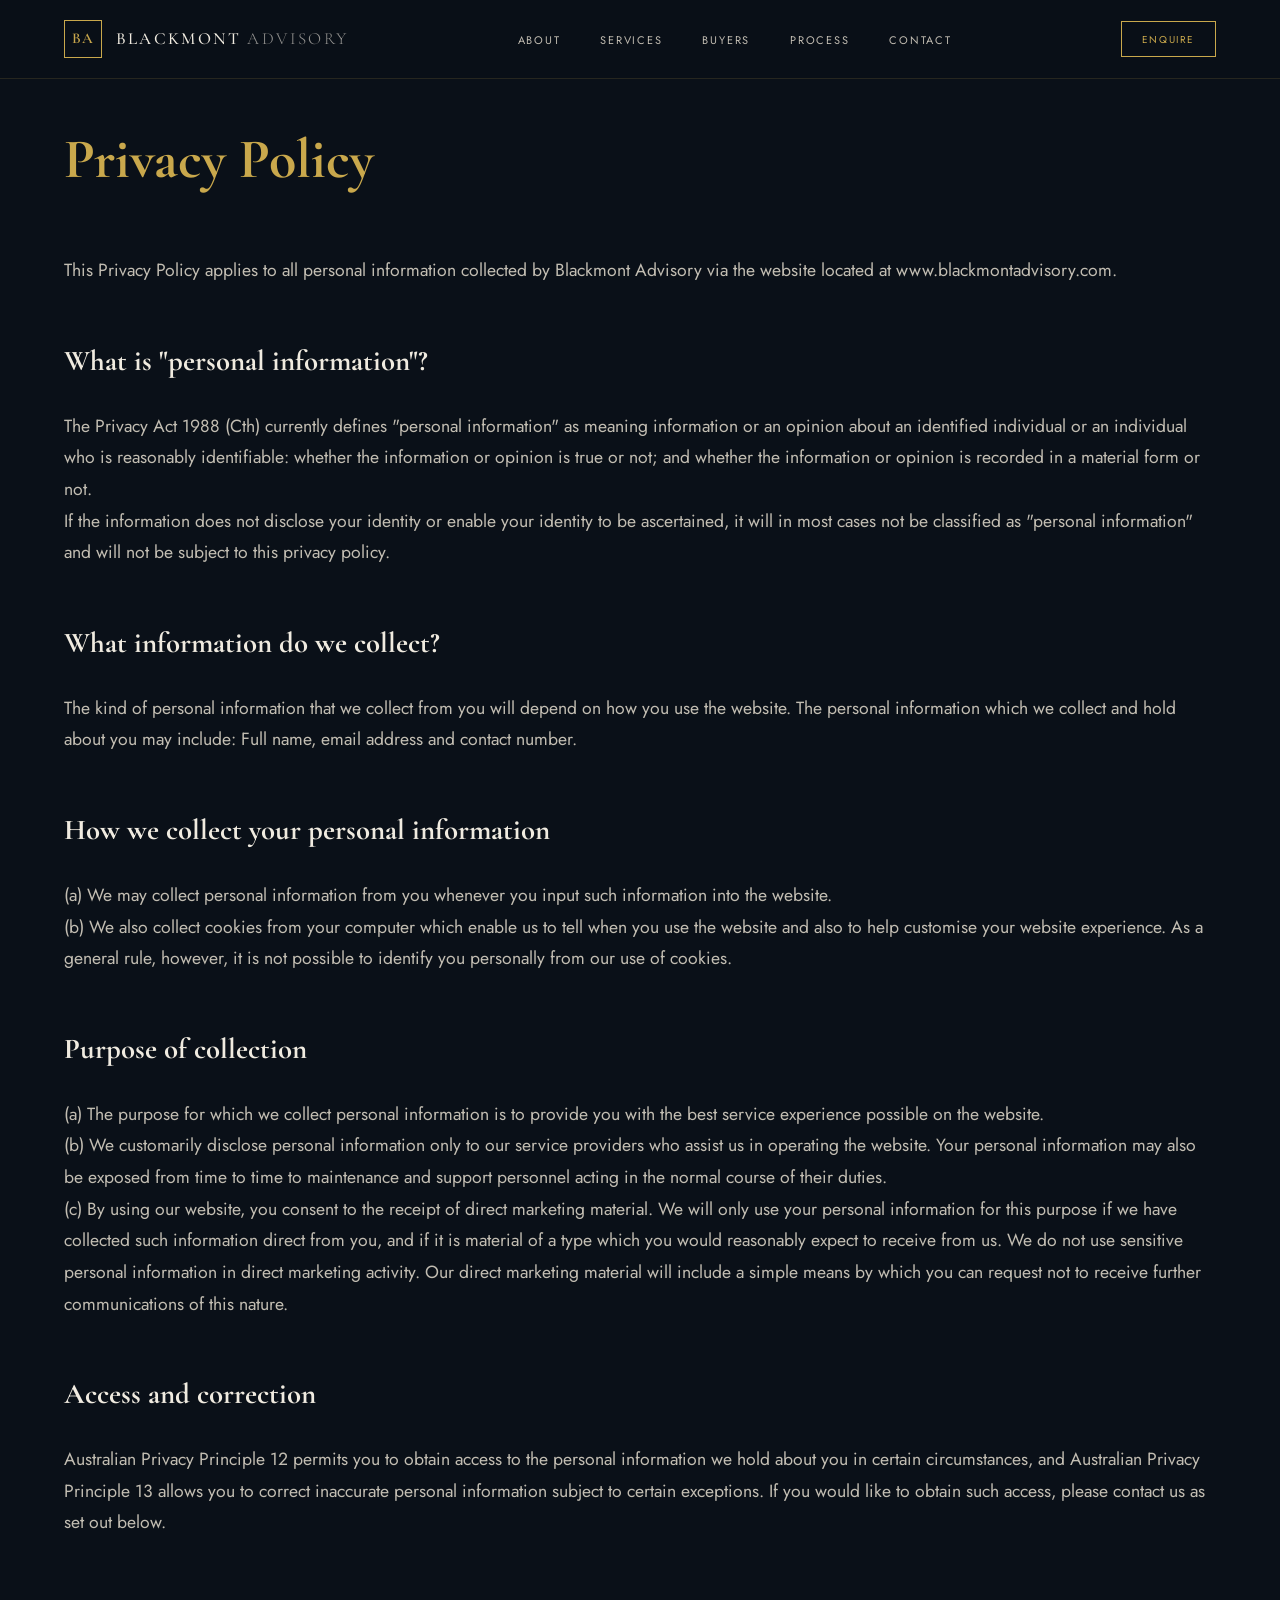
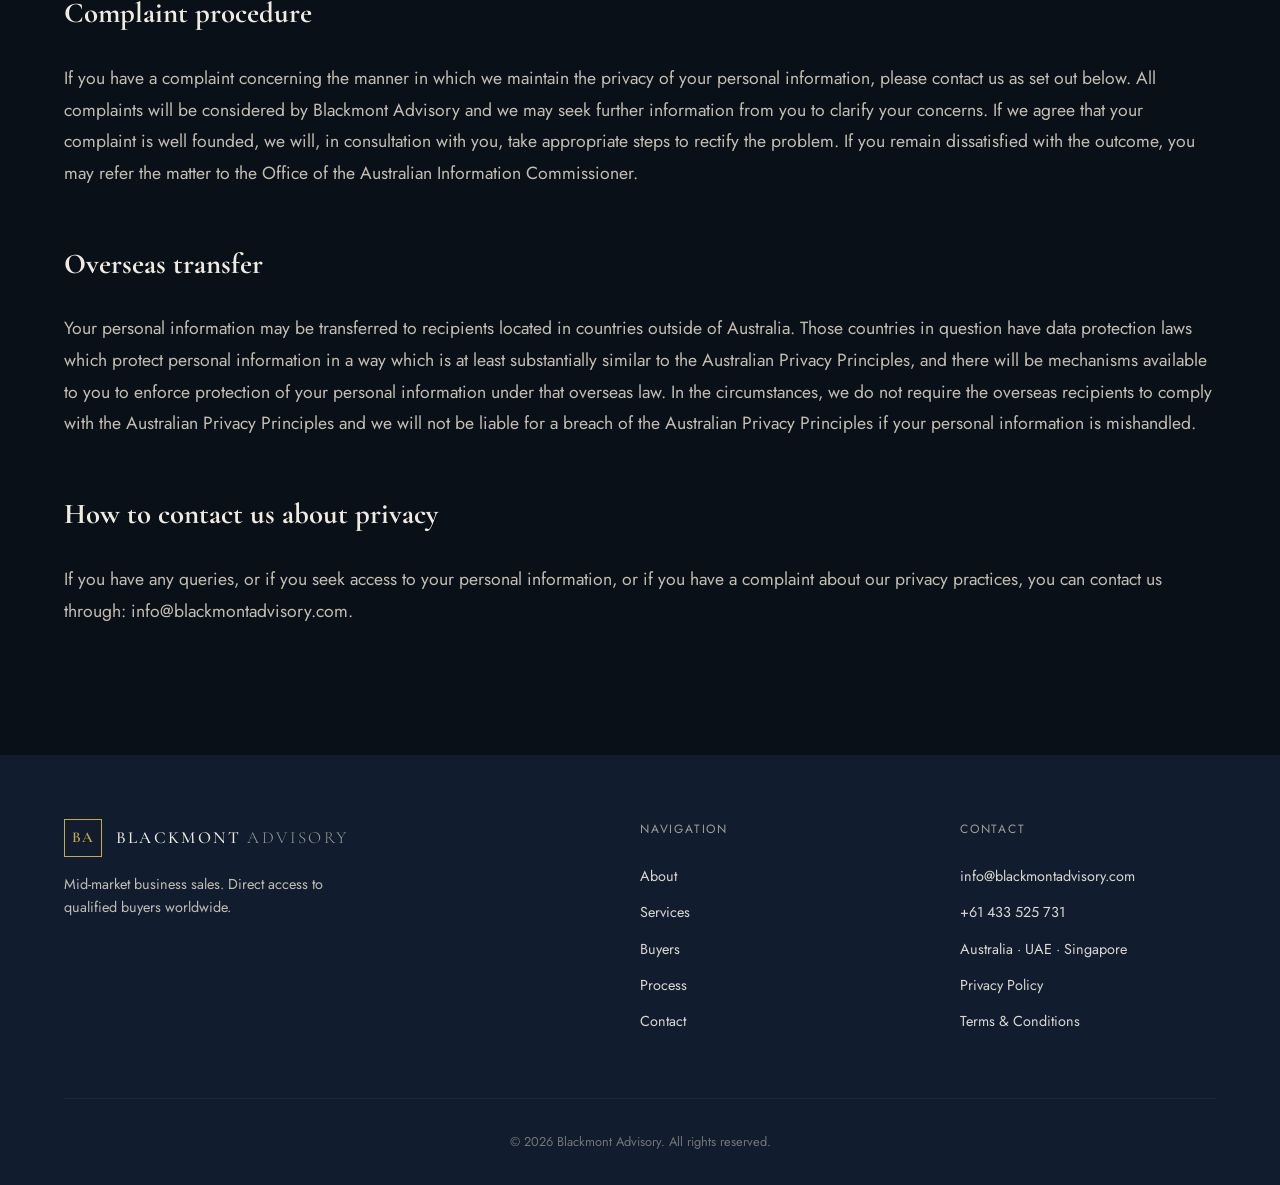
==== commit 2e59d5cc: "page updated" ====
--- a/privacy.html
+++ b/privacy.html
@@ -1,4 +1,4 @@
-﻿<!DOCTYPE html>
+<!DOCTYPE html>
 <html lang="en">
 
 <head>
@@ -35,78 +35,69 @@
   </nav>
 
 
-  <section class="legal-page fade-up"
-    style="padding: 12rem 4rem 8rem; max-width: 1300px; margin: 0 auto; min-height: 70vh;">
-    <h1 class="legal-title"
-      style="font-family: 'Cormorant Garamond', serif; font-size: 3.5rem; color: var(--gilt); margin-bottom: 3rem;">
+  <section class="legal-page">
+    <h1 class="legal-title">
       Privacy Policy</h1>
-    <div class="legal-content" style="color: var(--muted); font-size: 1.1rem; line-height: 1.8;">
-      <p style="margin-bottom: 1.5rem;">This Privacy Policy applies to all personal information collected by Blackmont
+    <div class="legal-content">
+      <p>This Privacy Policy applies to all personal information collected by Blackmont
         Advisory via the website located at www.blackmontadvisory.com.</p>
 
-      <h3
-        style="font-family: 'Cormorant Garamond', serif; font-size: 1.8rem; color: var(--parchment); margin-top: 3rem; margin-bottom: 1.5rem;">
+      <h3>
         What is "personal information"?</h3>
-      <p style="margin-bottom: 1.5rem;">The Privacy Act 1988 (Cth) currently defines "personal information" as meaning
+      <p>The Privacy Act 1988 (Cth) currently defines "personal information" as meaning
         information or an opinion about an identified individual or an individual who is reasonably identifiable:
         whether the information or opinion is true or not; and whether the information or opinion is recorded in a
         material form or not.</p>
-      <p style="margin-bottom: 1.5rem;">If the information does not disclose your identity or enable your identity to be
+      <p>If the information does not disclose your identity or enable your identity to be
         ascertained, it will in most cases not be classified as "personal information" and will not be subject to this
         privacy policy.</p>
 
-      <h3
-        style="font-family: 'Cormorant Garamond', serif; font-size: 1.8rem; color: var(--parchment); margin-top: 3rem; margin-bottom: 1.5rem;">
+      <h3>
         What information do we collect?</h3>
-      <p style="margin-bottom: 1.5rem;">The kind of personal information that we collect from you will depend on how you
+      <p>The kind of personal information that we collect from you will depend on how you
         use the website. The personal information which we collect and hold about you may include: Full name, email
         address and contact number.</p>
 
-      <h3
-        style="font-family: 'Cormorant Garamond', serif; font-size: 1.8rem; color: var(--parchment); margin-top: 3rem; margin-bottom: 1.5rem;">
+      <h3>
         How we collect your personal information</h3>
-      <p style="margin-bottom: 1.5rem;">(a) We may collect personal information from you whenever you input such
+      <p>(a) We may collect personal information from you whenever you input such
         information into the website.</p>
-      <p style="margin-bottom: 1.5rem;">(b) We also collect cookies from your computer which enable us to tell when you
+      <p>(b) We also collect cookies from your computer which enable us to tell when you
         use the website and also to help customise your website experience. As a general rule, however, it is not
         possible to identify you personally from our use of cookies.</p>
 
-      <h3
-        style="font-family: 'Cormorant Garamond', serif; font-size: 1.8rem; color: var(--parchment); margin-top: 3rem; margin-bottom: 1.5rem;">
+      <h3>
         Purpose of collection</h3>
-      <p style="margin-bottom: 1.5rem;">(a) The purpose for which we collect personal information is to provide you with
+      <p>(a) The purpose for which we collect personal information is to provide you with
         the best service experience possible on the website.</p>
-      <p style="margin-bottom: 1.5rem;">(b) We customarily disclose personal information only to our service providers
+      <p>(b) We customarily disclose personal information only to our service providers
         who assist us in operating the website. Your personal information may also be exposed from time to time to
         maintenance and support personnel acting in the normal course of their duties.</p>
-      <p style="margin-bottom: 1.5rem;">(c) By using our website, you consent to the receipt of direct marketing
+      <p>(c) By using our website, you consent to the receipt of direct marketing
         material. We will only use your personal information for this purpose if we have collected such information
         direct from you, and if it is material of a type which you would reasonably expect to receive from us. We do not
         use sensitive personal information in direct marketing activity. Our direct marketing material will include a
         simple means by which you can request not to receive further communications of this nature.</p>
 
-      <h3
-        style="font-family: 'Cormorant Garamond', serif; font-size: 1.8rem; color: var(--parchment); margin-top: 3rem; margin-bottom: 1.5rem;">
+      <h3>
         Access and correction</h3>
-      <p style="margin-bottom: 1.5rem;">Australian Privacy Principle 12 permits you to obtain access to the personal
+      <p>Australian Privacy Principle 12 permits you to obtain access to the personal
         information we hold about you in certain circumstances, and Australian Privacy Principle 13 allows you to
         correct inaccurate personal information subject to certain exceptions. If you would like to obtain such access,
         please contact us as set out below.</p>
 
-      <h3
-        style="font-family: 'Cormorant Garamond', serif; font-size: 1.8rem; color: var(--parchment); margin-top: 3rem; margin-bottom: 1.5rem;">
+      <h3>
         Complaint procedure</h3>
-      <p style="margin-bottom: 1.5rem;">If you have a complaint concerning the manner in which we maintain the privacy
+      <p>If you have a complaint concerning the manner in which we maintain the privacy
         of your personal information, please contact us as set out below. All complaints will be considered by Blackmont
         Advisory and we may seek further information from you to clarify your concerns. If we agree that your complaint
         is well founded, we will, in consultation with you, take appropriate steps to rectify the problem. If you remain
         dissatisfied with the outcome, you may refer the matter to the Office of the Australian Information
         Commissioner.</p>
 
-      <h3
-        style="font-family: 'Cormorant Garamond', serif; font-size: 1.8rem; color: var(--parchment); margin-top: 3rem; margin-bottom: 1.5rem;">
+      <h3>
         Overseas transfer</h3>
-      <p style="margin-bottom: 1.5rem;">Your personal information may be transferred to recipients located in countries
+      <p>Your personal information may be transferred to recipients located in countries
         outside of Australia. Those countries in question have data protection laws which protect personal information
         in a way which is at least substantially similar to the Australian Privacy Principles, and there will be
         mechanisms available to you to enforce protection of your personal information under that overseas law. In the
@@ -114,17 +105,19 @@
         will not be liable for a breach of the Australian Privacy Principles if your personal information is mishandled.
       </p>
 
-      <h3
-        style="font-family: 'Cormorant Garamond', serif; font-size: 1.8rem; color: var(--parchment); margin-top: 3rem; margin-bottom: 1.5rem;">
+      <h3>
         How to contact us about privacy</h3>
-      <p style="margin-bottom: 1.5rem;">If you have any queries, or if you seek access to your personal information, or
+      <p>If you have any queries, or if you seek access to your personal information, or
         if you have a complaint about our privacy practices, you can contact us through: info@blackmontadvisory.com.</p>
     </div>
   </section> <!-- FOOTER -->
   <footer>
     <div class="footer-grid">
       <div class="footer-brand">
-        <h3>Blackmont<span>.</span></h3>
+        <a href="/index.html" class="nav-logo">
+          <div class="nav-mono"><span>BA</span></div>
+          <div class="nav-wordmark">Blackmont <span style="font-weight:200; opacity:0.6;">Advisory</span></div>
+        </a>
         <p>Mid-market business sales. Direct access to qualified buyers worldwide.</p>
       </div>
       <div>
@@ -143,40 +136,18 @@
           <div class="footer-contact-item">info@blackmontadvisory.com</div>
           <div class="footer-contact-item">+61 433 525 731</div>
           <div class="footer-contact-item">Australia · UAE · Singapore</div>
+          <a href="privacy.html">Privacy Policy</a>
+          <a href="terms.html">Terms & Conditions</a>
         </div>
       </div>
     </div>
     <div class="footer-bottom">
-      <div class="footer-bottom-links">
-        <a href="privacy.html">Privacy Policy</a>
-        <span class="footer-sep">|</span>
-        <a href="terms.html">Terms & Conditions</a>
-      </div>
+
       <span class="footer-copyright">© 2026 Blackmont Advisory. All rights reserved.</span>
     </div>
   </footer>
 
-  <script>
-    const observer = new IntersectionObserver((entries) => {
-      entries.forEach((entry, i) => {
-        if (entry.isIntersecting) {
-          setTimeout(() => entry.target.classList.add('visible'), i * 80);
-        }
-      });
-    }, { threshold: 0.1 });
 
-    document.querySelectorAll('.fade-up').forEach(el => observer.observe(el));
-
-    // Smooth nav shrink on scroll
-    window.addEventListener('scroll', () => {
-      const nav = document.querySelector('nav');
-      if (window.scrollY > 60) {
-        nav.style.padding = '0.85rem 4rem';
-      } else {
-        nav.style.padding = '1.25rem 4rem';
-      }
-    });
-  </script>
 </body>
 
 </html>
--- a/style.css
+++ b/style.css
@@ -1204,4 +1204,64 @@
   .field-row {
     grid-template-columns: 1fr;
   }
-}
+
+  .legal-page {
+    padding: 7rem 1.5rem 5rem !important;
+  }
+
+  .legal-title {
+    font-size: 2rem !important;
+    margin-bottom: 0rem !important;
+  }
+
+  .legal-content h3 {
+    font-size: 1.5rem !important;
+    margin-top: 1rem !important;
+  }
+}
+
+/* ─── LEGAL PAGES ─── */
+.legal-page {
+  padding: 7rem 4rem 8rem;
+  max-width: 1300px;
+  margin: 0 auto;
+  min-height: 70vh;
+}
+
+.legal-title {
+  font-family: 'Cormorant Garamond', serif;
+  font-size: 3.5rem;
+  color: var(--gilt);
+  margin-bottom: 3rem;
+}
+
+.legal-content {
+  color: var(--muted);
+  font-size: 1.1rem;
+  line-height: 1.8;
+}
+
+.legal-content h3 {
+  font-family: 'Cormorant Garamond', serif;
+  font-size: 1.8rem;
+  color: var(--parchment);
+  margin-top: 3rem;
+  margin-bottom: 1.5rem;
+}
+.legal-content ul {
+  /* list-style-type: none; */
+  padding-left: 1.5rem;
+  margin-bottom: 1.5rem;
+}
+
+.legal-content li {
+  position: relative;
+  margin-bottom: 0.75rem;
+}
+
+/* .legal-content li::before {
+  content: '•';
+  position: absolute;
+  left: -1.25rem;
+  color: var(--gilt);
+} */
